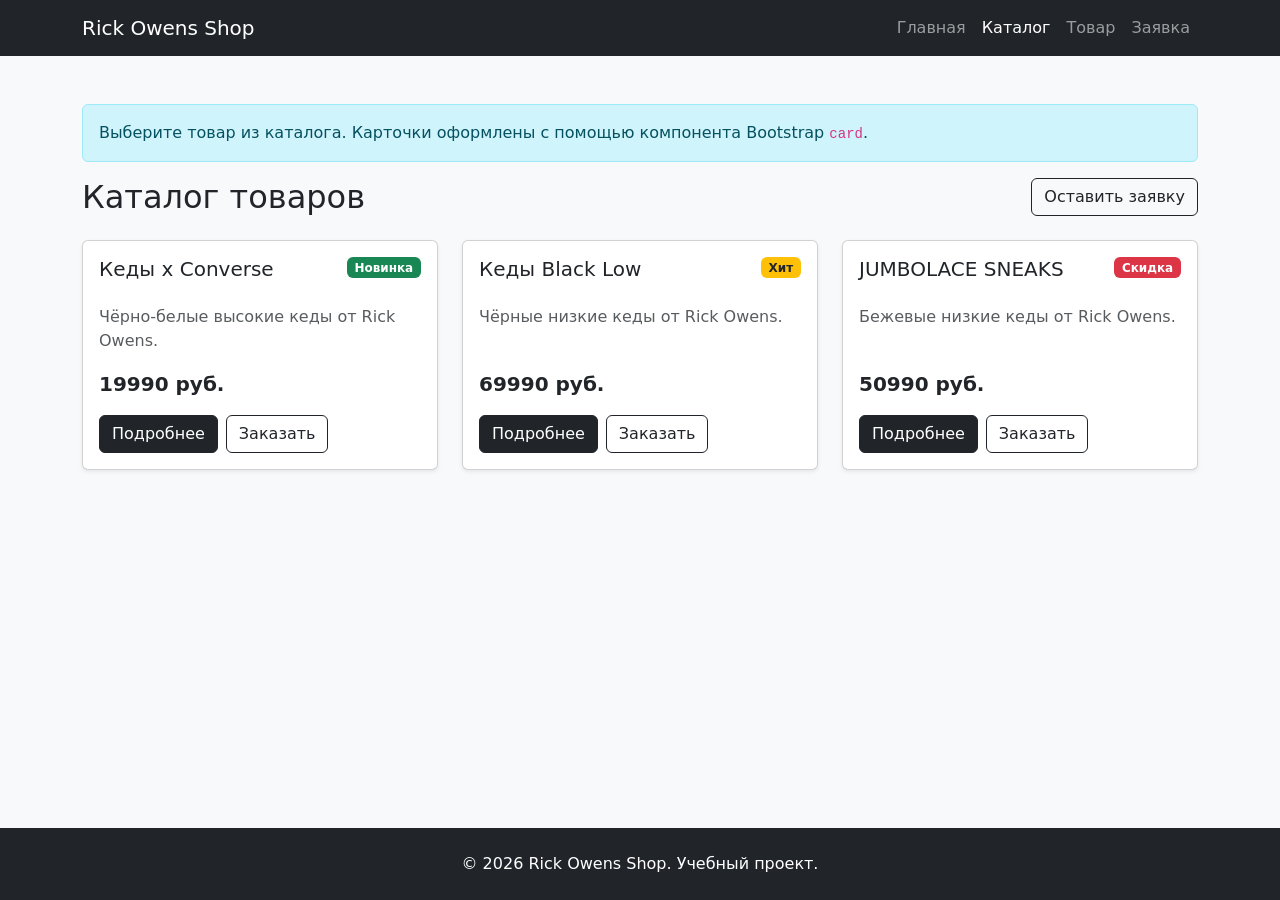
==== catalog.html @ 62a65fe1 "feat: add catalog, product and order pages with Bootstrap components" ====
<!DOCTYPE html>
<html lang="ru">
<head>
    <meta charset="UTF-8">
    <meta name="viewport" content="width=device-width, initial-scale=1.0">
    <title>Каталог – Rick Owens Shop</title>
    
    <!-- Подключение Bootstrap CSS -->
    <link href="https://cdn.jsdelivr.net/npm/bootstrap@5.3.3/dist/css/bootstrap.min.css" rel="stylesheet">
    
    <!-- Собственные стили -->
    <link rel="stylesheet" href="css/custom.css">
</head>
<body class="bg-light d-flex flex-column min-vh-100">

    <!-- ================= НАВИГАЦИЯ ================= -->
    <nav class="navbar navbar-expand-lg navbar-dark bg-dark">
        <div class="container">
            <a class="navbar-brand" href="index.html">Rick Owens Shop</a>
            <button class="navbar-toggler" type="button" data-bs-toggle="collapse" data-bs-target="#mainNavbar" aria-controls="mainNavbar" aria-expanded="false" aria-label="Переключить навигацию">
                <span class="navbar-toggler-icon"></span>
            </button>
            <div class="collapse navbar-collapse" id="mainNavbar">
                <ul class="navbar-nav ms-auto">
                    <li class="nav-item">
                        <a class="nav-link" href="index.html">Главная</a>
                    </li>
                    <li class="nav-item">
                        <a class="nav-link active" aria-current="page" href="catalog.html">Каталог</a>
                    </li>
                    <li class="nav-item">
                        <a class="nav-link" href="product.html">Товар</a>
                    </li>
                    <li class="nav-item">
                        <a class="nav-link" href="order.html">Заявка</a>
                    </li>
                </ul>
            </div>
        </div>
    </nav>

    <!-- ================= ОСНОВНОЙ КОНТЕНТ ================= -->
    <main class="container my-5 flex-grow-1">
        
        <!-- Информационное сообщение (Alert) -->
        <div class="alert alert-info" role="alert">
            Выберите товар из каталога. Карточки оформлены с помощью компонента Bootstrap <code>card</code>.
        </div>
        
        <!-- Заголовок и кнопка -->
        <div class="d-flex justify-content-between align-items-center mb-4">
            <h1 class="h2 mb-0">Каталог товаров</h1>
            <a class="btn btn-outline-dark" href="order.html">Оставить заявку</a>
        </div>
        
        <!-- Сетка карточек -->
        <div class="row g-4">
            
            <!-- Карточка 1 -->
            <div class="col-12 col-md-6 col-lg-4">
                <div class="card h-100 shadow-sm">
                    <div class="card-body d-flex flex-column">
                        <div class="d-flex justify-content-between align-items-start mb-3">
                            <h2 class="card-title h5">Кеды x Converse</h2>
                            <span class="badge bg-success">Новинка</span>
                        </div>
                        <p class="card-text text-muted">Чёрно-белые высокие кеды от Rick Owens.</p>
                        <p class="fw-bold fs-5 mt-auto">19990 руб.</p>
                        <div class="d-flex gap-2">
                            <a class="btn btn-dark" href="product.html">Подробнее</a>
                            <button class="btn btn-outline-dark" type="button" data-bs-toggle="modal" data-bs-target="#orderModal">Заказать</button>
                        </div>
                    </div>
                </div>
            </div>
            
            <!-- Карточка 2 -->
            <div class="col-12 col-md-6 col-lg-4">
                <div class="card h-100 shadow-sm">
                    <div class="card-body d-flex flex-column">
                        <div class="d-flex justify-content-between align-items-start mb-3">
                            <h2 class="card-title h5">Кеды Black Low</h2>
                            <span class="badge bg-warning text-dark">Хит</span>
                        </div>
                        <p class="card-text text-muted">Чёрные низкие кеды от Rick Owens.</p>
                        <p class="fw-bold fs-5 mt-auto">69990 руб.</p>
                        <div class="d-flex gap-2">
                            <a class="btn btn-dark" href="product.html">Подробнее</a>
                            <button class="btn btn-outline-dark" type="button" data-bs-toggle="modal" data-bs-target="#orderModal">Заказать</button>
                        </div>
                    </div>
                </div>
            </div>

            <!-- Карточка 3 -->
            <div class="col-12 col-md-6 col-lg-4">
                <div class="card h-100 shadow-sm">
                    <div class="card-body d-flex flex-column">
                        <div class="d-flex justify-content-between align-items-start mb-3">
                            <h2 class="card-title h5">JUMBOLACE SNEAKS</h2>
                            <span class="badge bg-danger">Скидка</span>
                        </div>
                        <p class="card-text text-muted">Бежевые низкие кеды от Rick Owens.</p>
                        <p class="fw-bold fs-5 mt-auto">50990 руб.</p>
                        <div class="d-flex gap-2">
                            <a class="btn btn-dark" href="product.html">Подробнее</a>
                            <button class="btn btn-outline-dark" type="button" data-bs-toggle="modal" data-bs-target="#orderModal">Заказать</button>
                        </div>
                    </div>
                </div>
            </div>
            
        </div>
    </main>

    <!-- ================= МОДАЛЬНОЕ ОКНО ================= -->
    <div class="modal fade" id="orderModal" tabindex="-1" aria-labelledby="orderModalLabel" aria-hidden="true">
        <div class="modal-dialog">
            <div class="modal-content">
                <div class="modal-header">
                    <h2 class="modal-title h5" id="orderModalLabel">Быстрая заявка</h2>
                    <button type="button" class="btn-close" data-bs-dismiss="modal" aria-label="Закрыть"></button>
                </div>
                <div class="modal-body">
                    <form>
                        <div class="mb-3">
                            <label for="modal-name" class="form-label">Имя</label>
                            <input id="modal-name" type="text" class="form-control" required>
                        </div>
                        <div class="mb-3">
                            <label for="modal-phone" class="form-label">Телефон</label>
                            <input id="modal-phone" type="tel" class="form-control" required>
                        </div>
                    </form>
                </div>
                <div class="modal-footer">
                    <button type="button" class="btn btn-secondary" data-bs-dismiss="modal">Закрыть</button>
                    <button type="button" class="btn btn-dark">Отправить</button>
                </div>
            </div>
        </div>
    </div>

    <!-- ================= ПОДВАЛ ================= -->
    <footer class="bg-dark text-white py-4 mt-auto">
        <div class="container text-center">
            <p class="mb-0">&copy; 2026 Rick Owens Shop. Учебный проект.</p>
        </div>
    </footer>

    <!-- Подключение Bootstrap JS -->
    <script src="https://cdn.jsdelivr.net/npm/bootstrap@5.3.3/dist/js/bootstrap.bundle.min.js"></script>
</body>
</html>
---- css/custom.css ----
body { min-height: 100vh; }
.placeholder-box { min-height: 300px; }
.placeholder-image {
    min-height: 320px;
}

.card-img-top {
    height: 180px;
    object-fit: cover;
}
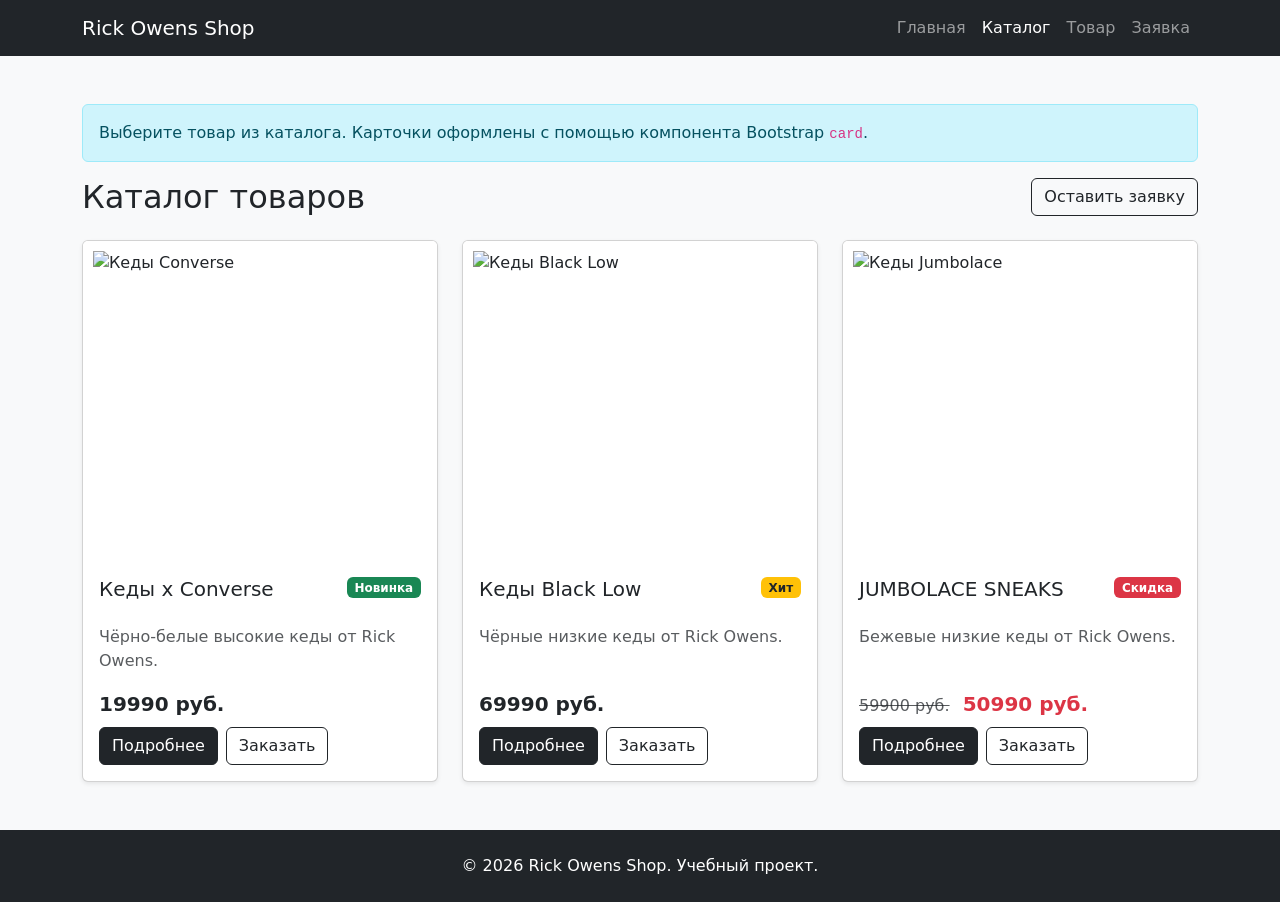
==== commit 77ef5977: "fix: add Bootstrap tabs component and finalize README for KR2" ====
--- a/catalog.html
+++ b/catalog.html
@@ -56,16 +56,19 @@
         <!-- Сетка карточек -->
         <div class="row g-4">
             
-            <!-- Карточка 1 -->
+            <!-- Карточка 1 (Converse) -->
             <div class="col-12 col-md-6 col-lg-4">
                 <div class="card h-100 shadow-sm">
+                    <!-- ВАША ССЫЛКА НА КАРТИНКУ 1 -->
+                    <img src="https://cdn.poizon.com/pro-img/origin-img/20251206/ae208d5e15944f29ae60a9178b10e667.jpg" class="card-img-top" alt="Кеды Converse">
+                    
                     <div class="card-body d-flex flex-column">
                         <div class="d-flex justify-content-between align-items-start mb-3">
                             <h2 class="card-title h5">Кеды x Converse</h2>
                             <span class="badge bg-success">Новинка</span>
                         </div>
                         <p class="card-text text-muted">Чёрно-белые высокие кеды от Rick Owens.</p>
-                        <p class="fw-bold fs-5 mt-auto">19990 руб.</p>
+                        <p class="fw-bold fs-5 mt-auto mb-2">19990 руб.</p>
                         <div class="d-flex gap-2">
                             <a class="btn btn-dark" href="product.html">Подробнее</a>
                             <button class="btn btn-outline-dark" type="button" data-bs-toggle="modal" data-bs-target="#orderModal">Заказать</button>
@@ -74,36 +77,45 @@
                 </div>
             </div>
             
-            <!-- Карточка 2 -->
+            <!-- Карточка 2 (Black Low) -->
             <div class="col-12 col-md-6 col-lg-4">
                 <div class="card h-100 shadow-sm">
+                    <!-- ВАША ССЫЛКА НА КАРТИНКУ 2 -->
+                    <img src="https://i.ebayimg.com/images/g/hHEAAOSwvqFoV1kY/s-l1600.jpg" class="card-img-top" alt="Кеды Black Low">
+                    
                     <div class="card-body d-flex flex-column">
                         <div class="d-flex justify-content-between align-items-start mb-3">
                             <h2 class="card-title h5">Кеды Black Low</h2>
                             <span class="badge bg-warning text-dark">Хит</span>
                         </div>
                         <p class="card-text text-muted">Чёрные низкие кеды от Rick Owens.</p>
-                        <p class="fw-bold fs-5 mt-auto">69990 руб.</p>
+                        <p class="fw-bold fs-5 mt-auto mb-2">69990 руб.</p>
                         <div class="d-flex gap-2">
-                            <a class="btn btn-dark" href="product.html">Подробнее</a>
+                            <a class="btn btn-dark" href="product-black-low.html">Подробнее</a>
                             <button class="btn btn-outline-dark" type="button" data-bs-toggle="modal" data-bs-target="#orderModal">Заказать</button>
                         </div>
                     </div>
                 </div>
             </div>
 
-            <!-- Карточка 3 -->
+            <!-- Карточка 3 (JUMBOLACE) -->
             <div class="col-12 col-md-6 col-lg-4">
                 <div class="card h-100 shadow-sm">
+                    <!-- ВАША ССЫЛКА НА КАРТИНКУ 3 -->
+                    <img src="https://usmall.ru/image/1407/25/64/a1e325dbf848eb90a4ee4cf05c4357e7.jpeg" class="card-img-top" alt="Кеды Jumbоlace">
+                    
                     <div class="card-body d-flex flex-column">
                         <div class="d-flex justify-content-between align-items-start mb-3">
                             <h2 class="card-title h5">JUMBOLACE SNEAKS</h2>
                             <span class="badge bg-danger">Скидка</span>
                         </div>
                         <p class="card-text text-muted">Бежевые низкие кеды от Rick Owens.</p>
-                        <p class="fw-bold fs-5 mt-auto">50990 руб.</p>
+                        <p class="mt-auto mb-2">
+                            <span class="text-muted text-decoration-line-through me-2">59900 руб.</span>
+                            <span class="fw-bold fs-5 text-danger">50990 руб.</span>
+                        </p>
                         <div class="d-flex gap-2">
-                            <a class="btn btn-dark" href="product.html">Подробнее</a>
+                            <a class="btn btn-dark" href="product-jumbo.html">Подробнее</a>
                             <button class="btn btn-outline-dark" type="button" data-bs-toggle="modal" data-bs-target="#orderModal">Заказать</button>
                         </div>
                     </div>
--- a/css/custom.css
+++ b/css/custom.css
@@ -1,10 +1,21 @@
-body { min-height: 100vh; }
-.placeholder-box { min-height: 300px; }
-.placeholder-image {
-    min-height: 320px;
+/* Базовые настройки */
+body { 
+    min-height: 100vh; 
 }
 
+/* Контейнер для картинок в карточках товаров */
 .card-img-top {
-    height: 180px;
-    object-fit: cover;
+    width: 100%;
+    height: 320px;          /* Увеличили высоту с 250 до 320px (картинка станет крупнее) */
+    object-fit: contain;    /* Картинка видна ЦЕЛИКОМ, не обрезается */
+    background-color: #ffffff; 
+    padding: 10px;          /* Оставили небольшой отступ, чтобы не прилипала к краям */
+}
+/* Стили для картинки на странице товара (чтобы она не была гигантской) */
+.product-main-image {
+    width: 100%;
+    height: 400px;
+    object-fit: contain; 
+    padding: 20px;
+    background-color: #ffffff;
 }
